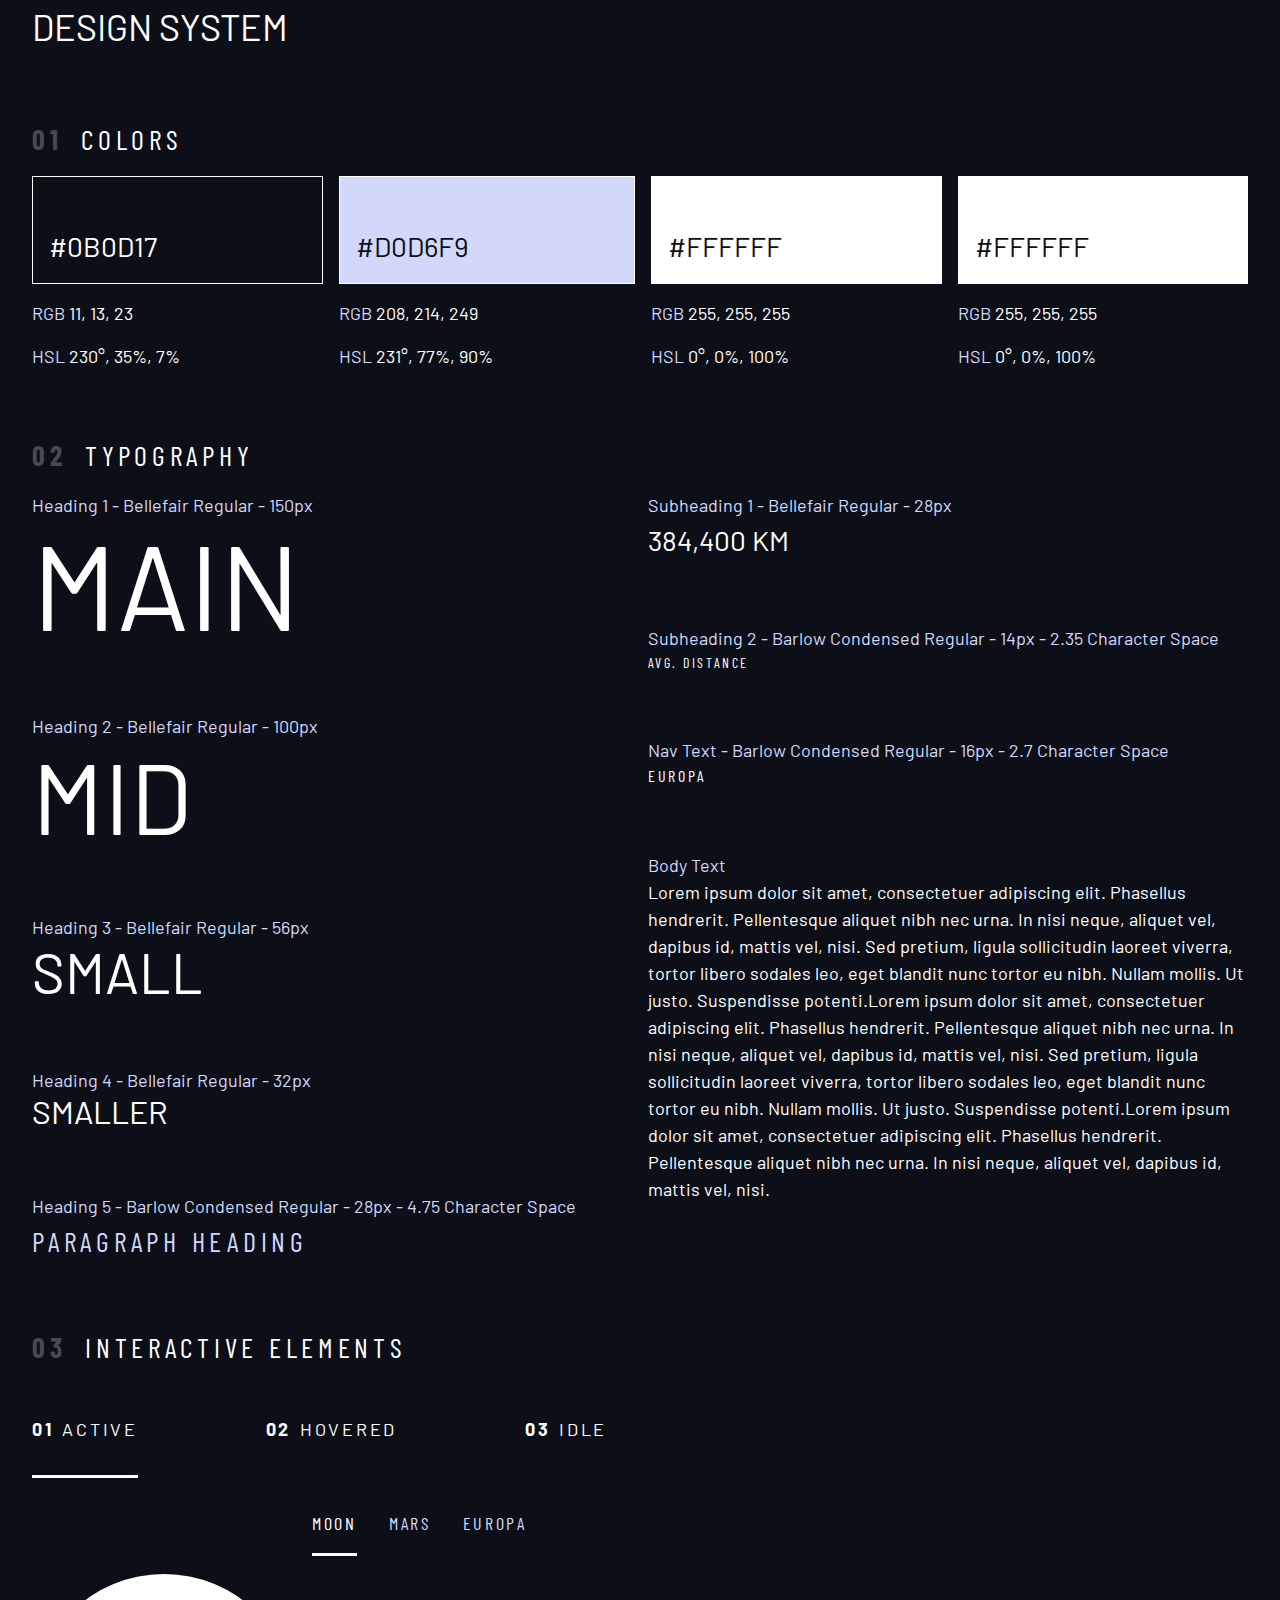
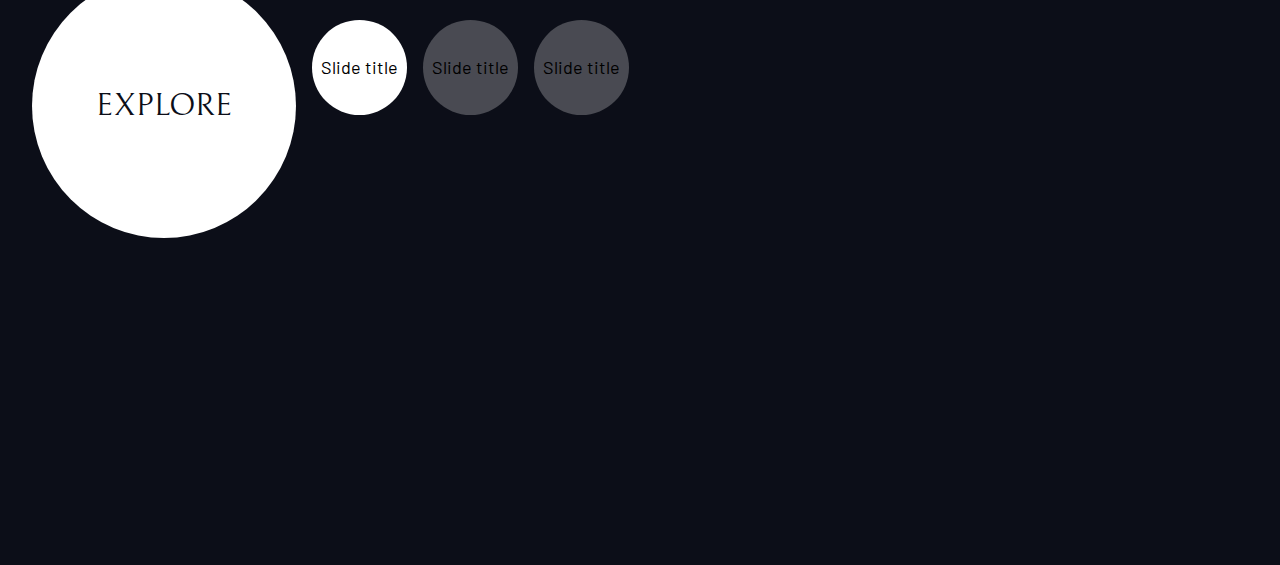
==== design.html @ 0935b403 "Added design system" ====
<html>
    <head>
        <title>Design system</title>
        
        <!-- Google fonts -->
        <link rel="preconnect" href="https://fonts.googleapis.com">
        <link rel="preconnect" href="https://fonts.gstatic.com" crossorigin>
        <link href="https://fonts.googleapis.com/css2?family=Barlow+Condensed:wght@400;700&family=Bellefair&family=Barlow:wght@400;700&display=swap"
            rel="stylesheet">
            
         <link rel="stylesheet" href="/assets/css/style.css">

        <style>
            
        </style>
    </head>
    <body>
        
        <div class="container flow">
            <h1 class="uppercase">Design system</h1>
            
            <section class="flow" id="colors" style="margin: 4rem 0">
                <h2 class="numbered-title"><span>01</span> colors</h2>
                <div class="flex">
                    <div class="flow" style="flex-grow: 1;">
                        <div class="bg-dark text-white --ff-sans-normal fs-500" style="padding: 3rem 1rem 1rem; border: 1px solid white">#0B0D17</div>
                        <p><span class="text-accent">RGB</span> 11, 13, 23</p>
                        <p><span class="text-accent">HSL</span> 230°, 35%, 7%</p>
                    </div>
                    <div class="flow" style="flex-grow: 1;">
                        <div class="bg-accent text-dark --ff-sans-normal fs-500" style="padding: 3rem 1rem 1rem; border: 1px solid white">#D0D6F9</div>
                        <p><span class="text-accent">RGB</span> 208, 214, 249</p>
                        <p><span class="text-accent">HSL</span> 231°, 77%, 90%</p>
                    </div>
                    <div class="flow" style="flex-grow: 1;">
                        <div class="bg-white text-dark --ff-sans-normal fs-500" style="padding: 3rem 1rem 1rem; border: 1px solid white;">#FFFFFF</div>
                        <p><span class="text-accent">RGB</span> 255, 255, 255</p>
                        <p><span class="text-accent">HSL</span> 0°, 0%, 100%</p>
                    </div>
                    <div class="flow" style="flex-grow: 1;">
                        <div class="bg-white text-dark --ff-sans-normal fs-500" style="padding: 3rem 1rem 1rem; border: 1px solid white;">#FFFFFF</div>
                        <p><span class="text-accent">RGB</span> 255, 255, 255</p>
                        <p><span class="text-accent">HSL</span> 0°, 0%, 100%</p>
                    </div>
                </div>
            </section>
            
            <section class="flow" id="typography"  style="margin: 4rem 0">
                <h2 class="numbered-title"><span>02 </span>Typography</h2>
                <div class="flex">
                    <div class="flow" style="flex-basis: 100%; --flow-space: 4rem;">
                        <div> 
                            <p class="text-accent">Heading 1 - Bellefair Regular - 150px</p>
                            <p class="fs-900 ff-sans-normal uppercase">Main</p> 
                        </div>
                        <div> 
                            <p class="text-accent">Heading 2 - Bellefair Regular - 100px</p>
                            <p class="fs-800 ff-sans-normal uppercase">Mid</p>
                        </div>
                        <div> 
                            <p class="text-accent">Heading 3 - Bellefair Regular - 56px</p>
                            <p class="fs-700 ff-sans-normal uppercase">Small</p>
                        </div>
                        <div> 
                            <p class="text-accent">Heading 4 - Bellefair Regular - 32px</p>
                            <p class="fs-600 ff-sans-normal uppercase">Smaller</p>
                        </div> 
                        <div> 
                            <p class="text-accent">Heading 5 - Barlow Condensed Regular - 28px - 4.75 Character Space</p>
                            <p class="text-accent fs-500 ff-sans-cond uppercase letter-spacing-1">Paragraph heading</p>
                        </div>
                    
                    </div>
                    
                    <div class="flow" style="flex-basis: 100%; --flow-space: 4rem;">
                        <div> 
                            <p class="text-accent">Subheading 1 - Bellefair Regular - 28px</p>
                            <p class="fs-500 ff-sans-normal uppercase">384,400 km</p>
                        </div>
                        <div> 
                            <p class="text-accent">Subheading 2 - Barlow Condensed Regular - 14px - 2.35 Character Space</p>
                            <p class="fs-200 uppercase ff-sans-cond letter-spacing-3">Avg. Distance</p>
                        </div>
                        <div> 
                            <p class="text-accent">Nav Text - Barlow Condensed Regular - 16px - 2.7 Character Space</p>
                            <p class="fs-300 uppercase ff-sans-cond letter-spacing-2">Europa</p>
                        </div>
                        <div> 
                            <p class="text-accent">Body Text</p>
                            <p>Lorem ipsum dolor sit amet, consectetuer adipiscing elit. Phasellus hendrerit. Pellentesque aliquet nibh nec urna. In nisi neque, aliquet vel, dapibus id, mattis vel, nisi. Sed pretium, ligula sollicitudin laoreet viverra, tortor libero sodales leo, eget blandit nunc tortor eu nibh. Nullam mollis. Ut justo. Suspendisse potenti.Lorem ipsum dolor sit amet, consectetuer adipiscing elit. Phasellus hendrerit. Pellentesque aliquet nibh nec urna. In nisi neque, aliquet vel, dapibus id, mattis vel, nisi. Sed pretium, ligula sollicitudin laoreet viverra, tortor libero sodales leo, eget blandit nunc tortor eu nibh. Nullam mollis. Ut justo. Suspendisse potenti.Lorem ipsum dolor sit amet, consectetuer adipiscing elit. Phasellus hendrerit. Pellentesque aliquet nibh nec urna. In nisi neque, aliquet vel, dapibus id, mattis vel, nisi. </p>
                        </div> 
                    </div>
                </div>
            </section>
            
            <section class="flow" id="interactive-elements">
                <h2 class="numbered-title"><span>03</span> Interactive elements</h2>
                
                <!-- navigation -->
                <div>
                    <nav>
                        <ul class="primary-navigation underline-indicators flex">
                            <li class="active"><a class="uppercase text-white letter-spacing-2" href="#"><span>01</span>Active</a>
                            <li><a class="uppercase text-white letter-spacing-2" href="#"><span>02</span>Hovered</a>
                            <li><a class="uppercase text-white letter-spacing-2" href="#"><span>03</span>Idle</a>
                        </ul>
                    </nav>
                </div>
                
                <div class="flex">
                    <div style="margin-top: 5rem">
                        <!-- explore button -->
                        <a href="#" class="large-button uppercase ff-serif fs-600 text-dark bg-white">Explore</a>
                    </div>
                    
                    <div class="flow" style="margin-bottom: 50vh; --flow-space: 4rem;">
                        <!-- Tabs -->
                        <div class="tab-list underline-indicators flex">
                            <button aria-selected="true" class="uppercase ff-sans-cond text-accent bg-dark letter-spacing-2">Moon</button>
                            <button aria-selected="false" class="uppercase ff-sans-cond text-accent bg-dark letter-spacing-2">Mars</button>
                            <button aria-selected="false" class="uppercase ff-sans-cond text-accent bg-dark letter-spacing-2">Europa</button>
                        </div>
                        
                        <!-- Dots -->
                        <div class="dot-indicators flex">
                            <button aria-selected="true"><span class="sr-only">Slide title</span></button>
                            <button aria-selected="false"><span class="sr-only">Slide title</span></button>
                            <button aria-selected="false"><span class="sr-only">Slide title</span></button>
                        </div>
                        
                        <!-- Numbers -->
                    </div>
                </div>
                
            </section>
            
            
        </div>
        
        <script src="index.pack.js"></script>
    </body>
</html>
---- assets/css/style.css ----
/* ---------------------- */
/* Custom properties      */
/* ---------------------- */

:root {
    /* colors */
    --clr-dark: 230 35% 7%;
    --clr-light: 231 77% 90%;
    --clr-white: 0 0% 100%;

    /* font-sizes */
    --fs-900: clamp(5rem, 8vw + 1rem, 9.375rem); /* shrinks fontsize based on screensize dynamically*/
    --fs-800: 6.25rem;
    --fs-700: 3.5rem;
    --fs-600: 2rem;
    --fs-500: 1.75rem;
    --fs-400: 1.125rem;
    --fs-300: 1rem;
    --fs-200: 0.875rem;

    /* font-families */
    --ff-serif: "Bellefair", serif;
    --ff-sans-cond: "Barlow Condensed", sans-serif;
    --ff-sans-normal: "Barlow", sans-serif;
}

@media (min-width: 35em) {
    :root {
        /* font-sizes */
        --fs-800: 5rem;
        --fs-700: 2.5rem;
        --fs-600: 1.5rem;
        --fs-400: 1rem;
    }
}

@media (min-width: 45em) {
    :root {
        /* font-sizes */
        --fs-800: 6.25rem;
        --fs-700: 3.5rem;
        --fs-600: 2rem;
        --fs-400: 1.125rem;
    }
}

/* ---------------------- */
/* Reset                  */
/* ---------------------- */

/* Box sizing */

*,
*::before,
*::after {
    box-sizing: border-box;
}

/* Reset margins */
body,
h1,
h2,
h3,
h4,
h5,
p,
figure,
picture {
    margin: 0;
}

h1,
h2,
h3,
h4,
h5,
h6,
p {
    font-weight: 400;
}

/* set up the body */
body {
    font-family: var(--ff-sans-normal);
    font-size: var(--fs-400);
    color: hsl(var(--clr-white));
    background-color: hsl(var(--clr-dark));
    line-height: 1.5;
    min-height: 100vh;

    display: grid;
    grid-template-rows: min-content 1fr;
}

/* make images easier to work with */
img,
picture {
    max-width: 100%;
    display: block;
}

/* make forms easier to work with */
input,
button,
textarea,
select {
    font: inherit;
}

/* remove animations for people who've turned them off */
@media (prefers-reduced-motion: reduce) {
    *,
    *::before,
    *::after {
        animation-duration: 0.01ms !important;
        animation-iteration-count: 1 !important;
        transition-duration: 0.01ms !important;
        scroll-behavior: auto !important;
    }
}

/* ---------------------- */
/* Utility classes        */
/* ---------------------- */

.flex {
    display: flex;
    gap: var(--gap, 1rem);
}

.grid {
    display: grid;
    gap: var(--gap, 1rem);
}

.d-block {
    display: block;
}

/* limited specificity for selectors */
/* same as .flow > *:not(:first-child) */
.flow > *:where(:not(:first-child)) { 
    margin-top: var(--flow-space, 1rem);
}

.container {
    padding-inline: 2rem;
    margin-inline: auto;
    max-width: 80rem;
}

.grid-container {
    text-align: center;
    display: grid;
    place-items: center;
    padding-inline: 1rem;
}

.grid-container * {
    max-width: 50ch;
}

@media (min-width: 45em) {
    .grid-container {
        text-align: left;
        column-gap: var(--container-gap, 2rem);
        grid-template-columns: minmax(2rem, 1fr) repeat(2, minmax(0, 30rem)) minmax(2rem, 1fr);
    }

    .grid-container > *:first-child {
        grid-column: 2;
    }

    .grid-container > *:last-child {
        grid-column: 3;
    }

    .grid-container--home {
        padding-bottom: max(6rem, 20vh);
        align-items: end;
    }
}

/* colors */

.bg-dark { background-color: hsl( var(--clr-dark) );}
.bg-accent { background-color: hsl( var(--clr-light) );}
.bg-white { background-color: hsl( var(--clr-white) );}

.text-dark { color: hsl( var(--clr-dark) );}
.text-accent { color: hsl( var(--clr-light) );}
.text-white { color: hsl( var(--clr-white) );}

/* typography */

.ff-serif { font-family: var(--ff-serif); } 
.ff-sans-cond { font-family: var(--ff-sans-cond); } 
.ff-sans-normal { font-family: var(--ff-sans-normal); } 

.letter-spacing-1 { letter-spacing: 4.75px; } 
.letter-spacing-2 { letter-spacing: 2.7px; } 
.letter-spacing-3 { letter-spacing: 2.35px; } 

.uppercase { text-transform: uppercase; }

.fs-900 { font-size: var(--fs-900); }
.fs-800 { font-size: var(--fs-800); }
.fs-700 { font-size: var(--fs-700); }
.fs-600 { font-size: var(--fs-600); }
.fs-500 { font-size: var(--fs-500); }
.fs-400 { font-size: var(--fs-400); }
.fs-300 { font-size: var(--fs-300); }
.fs-200 { font-size: var(--fs-200); }


.fs-900,
.fs-800,
.fs-700,
.fs-600 {
    line-height: 1.1;
}

.numbered-title {
    font-family: var(--ff-sans-cond);
    font-size: var(--fs-500);
    text-transform: uppercase;
    letter-spacing: 4.72px;
}

.numbered-title span {
    margin-right: .5rem;
    font-weight: 700;
    color: hsl(var(--clr-white) / .25);
}

/* ---------------------------------------- */
/* Custom interactive elements              */
/* ---------------------------------------- */

.large-button {
    font-size: 2rem;
    position: relative;
    display: inline-grid;
    z-index: 1;  /* usually a good idea when u have an absolute element inside another */
    place-items: center;
    padding: 0 2em;
    aspect-ratio: 1; /* 1 over 1 --> could also bee 2 / 1 etc. */
    text-decoration: none;
    border-radius: 50%;
}

.large-button::after {
    content: '';
    position: absolute;
    z-index: -1;
    width: 100%;
    height: 100%;
    background: hsl(var(--clr-white) / .15);
    border-radius: 50%;
    opacity: 0;
    transition: opacity 500ms linear, transform 700ms ease-in-out;
}

.large-button:hover::after,
.large-button:focus::after {
    opacity: 1;
    transform: scale(1.5);
}

.primary-navigation {
    --gap: 8rem;
    --underline-gap: 2rem;
    list-style: none;
    padding: 0;
    margin: 0 auto 0 0;
}

.primary-navigation a {
    text-decoration: none;
}

.primary-navigation a > span {
    font-weight: 700;
    margin-right: .5em;
}

.underline-indicators > * {
    cursor: pointer;
    padding: var(--underline-gap, 1rem) 0;
    border: 0;
    border-bottom: .2rem solid hsl( var(--clr-white) / 0 );
}

.underline-indicators > li:hover,
.underline-indicators > li:focus,
.underline-indicators > button:hover,
.underline-indicators > button:focus {
    border-color: hsl( var(--clr-white) / .5);
}

.underline-indicators > .active,
.underline-indicators > [aria-selected="true"] {
    color: hsl( var(--clr-white) / 1);
    border-color: hsl( var(--clr-white) / 1);
}

.tab-list {
    --gap: 2rem;
}

.dot-indicators > * {
    cursor: pointer;
    border: 0;
    border-radius: 50%;
    aspect-ratio: 1;
    padding: .5em;
    background-color: hsl(var(--clr-white) / .25);
}

.dot-indicators > button:hover,
.dot-indicators > button:focus {
    background-color: hsl(var(--clr-white) / .5);
}

.dot-indicators > [aria-selected="true"] {
    background-color: hsl( var(--clr-white) / 1);
}

/* ------------------------------ */
/* Page specific backgrounds      */
/* ------------------------------ */
body {
    background-size: cover;
    background-position: bottom center;
}

.home {
    background-image: url(./assets/home/background-home-mobile.jpg);
}

@media (min-width: 35rem) {
    .home {
        background-position: center center;
        background-image: url(./assets/home/background-home-tablet.jpg);
    }
}

@media (min-width: 45rem) {
    .home {
        background-image: url(./assets/home/background-home-desktop.jpg);
    }
}
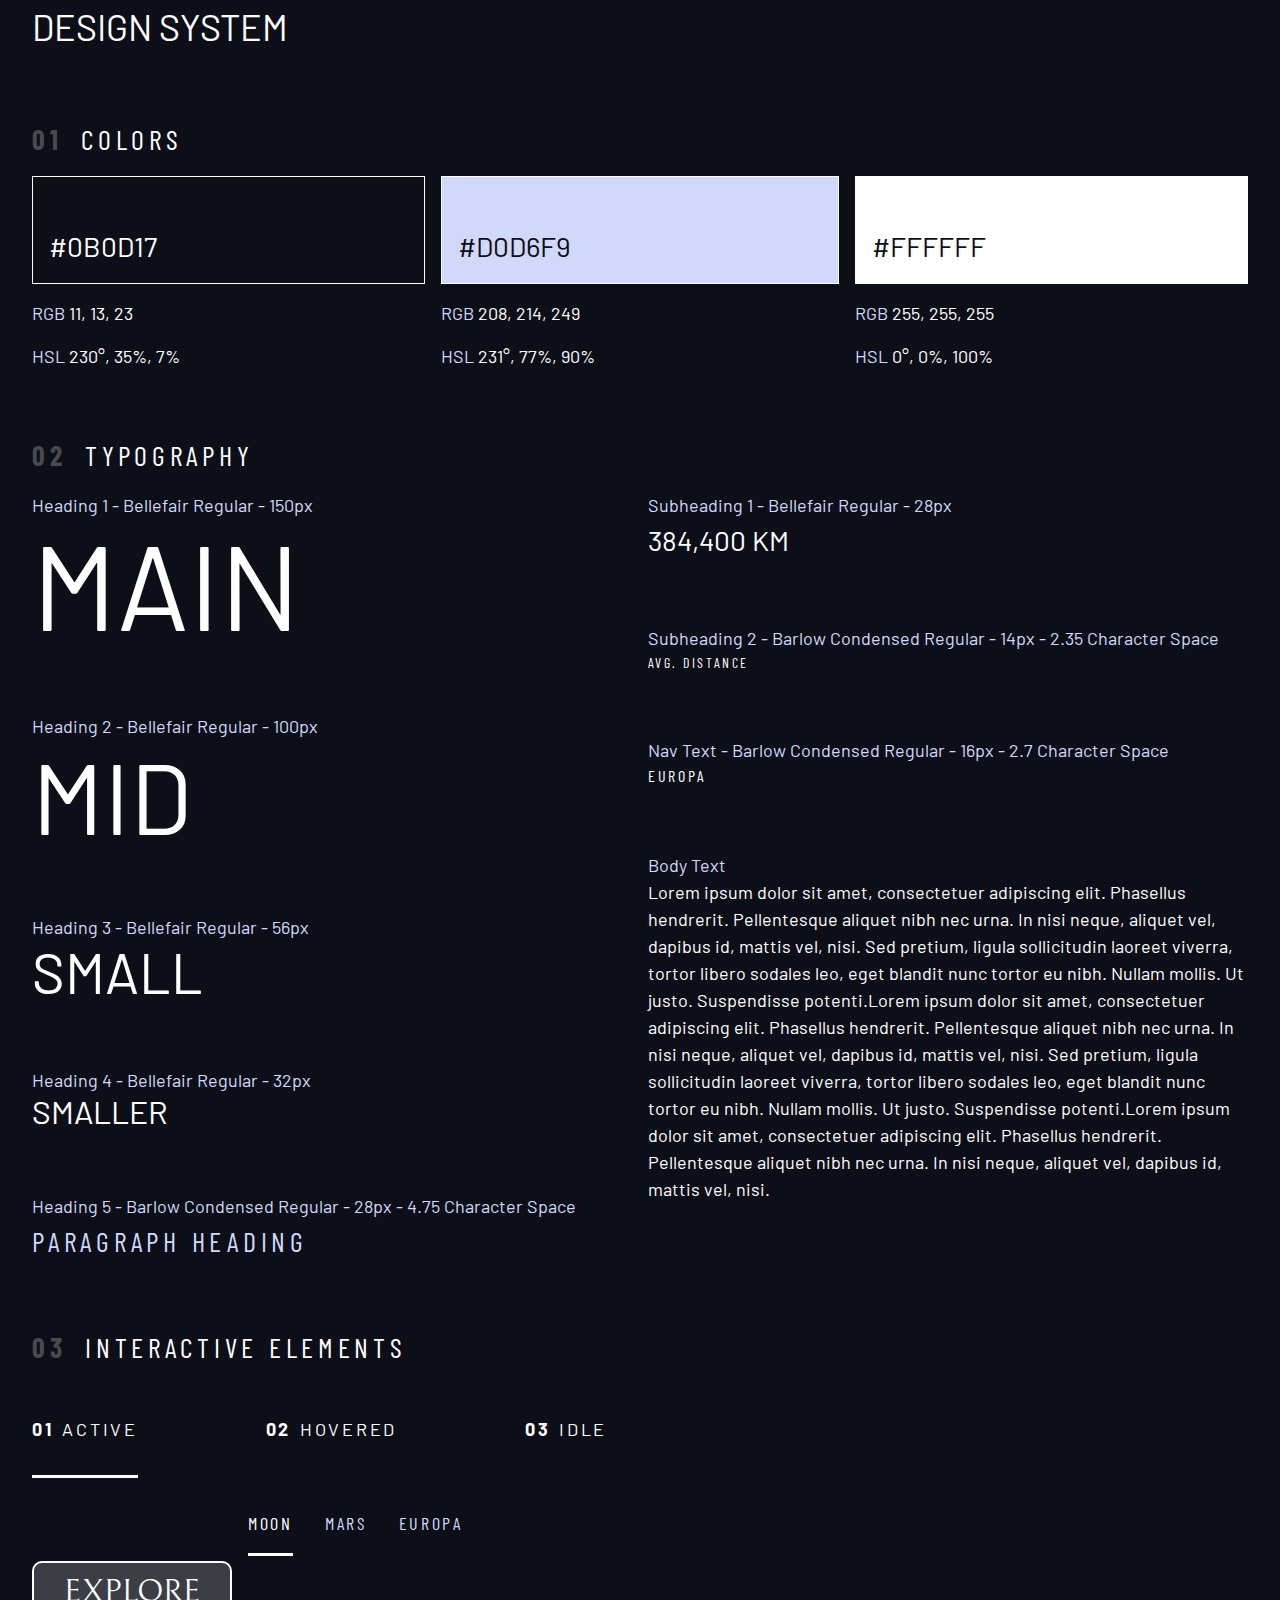
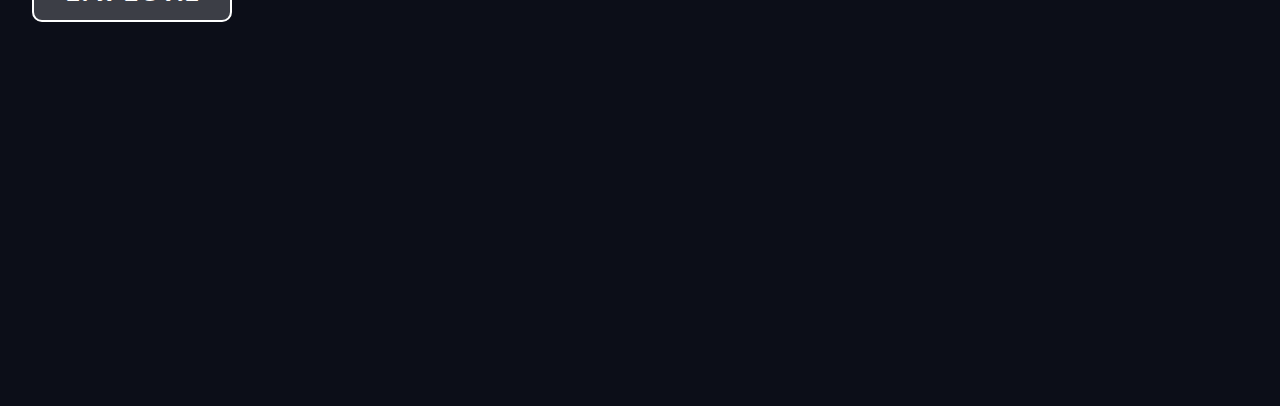
==== commit 0a818c28: "Added landing page" ====
--- a/design.html
+++ b/design.html
@@ -31,11 +31,6 @@
                         <div class="bg-accent text-dark --ff-sans-normal fs-500" style="padding: 3rem 1rem 1rem; border: 1px solid white">#D0D6F9</div>
                         <p><span class="text-accent">RGB</span> 208, 214, 249</p>
                         <p><span class="text-accent">HSL</span> 231°, 77%, 90%</p>
-                    </div>
-                    <div class="flow" style="flex-grow: 1;">
-                        <div class="bg-white text-dark --ff-sans-normal fs-500" style="padding: 3rem 1rem 1rem; border: 1px solid white;">#FFFFFF</div>
-                        <p><span class="text-accent">RGB</span> 255, 255, 255</p>
-                        <p><span class="text-accent">HSL</span> 0°, 0%, 100%</p>
                     </div>
                     <div class="flow" style="flex-grow: 1;">
                         <div class="bg-white text-dark --ff-sans-normal fs-500" style="padding: 3rem 1rem 1rem; border: 1px solid white;">#FFFFFF</div>
@@ -110,7 +105,7 @@
                 <div class="flex">
                     <div style="margin-top: 5rem">
                         <!-- explore button -->
-                        <a href="#" class="large-button uppercase ff-serif fs-600 text-dark bg-white">Explore</a>
+                        <a href="#" class="btn uppercase ff-serif fs-600 text-dark bg-white">Explore</a>
                     </div>
                     
                     <div class="flow" style="margin-bottom: 50vh; --flow-space: 4rem;">
@@ -120,15 +115,6 @@
                             <button aria-selected="false" class="uppercase ff-sans-cond text-accent bg-dark letter-spacing-2">Mars</button>
                             <button aria-selected="false" class="uppercase ff-sans-cond text-accent bg-dark letter-spacing-2">Europa</button>
                         </div>
-                        
-                        <!-- Dots -->
-                        <div class="dot-indicators flex">
-                            <button aria-selected="true"><span class="sr-only">Slide title</span></button>
-                            <button aria-selected="false"><span class="sr-only">Slide title</span></button>
-                            <button aria-selected="false"><span class="sr-only">Slide title</span></button>
-                        </div>
-                        
-                        <!-- Numbers -->
                     </div>
                 </div>
                 
--- a/assets/css/style.css
+++ b/assets/css/style.css
@@ -7,6 +7,7 @@
     --clr-dark: 230 35% 7%;
     --clr-light: 231 77% 90%;
     --clr-white: 0 0% 100%;
+    --clr-black: 0 0% 0%;
 
     /* font-sizes */
     --fs-900: clamp(5rem, 8vw + 1rem, 9.375rem); /* shrinks fontsize based on screensize dynamically*/
@@ -87,7 +88,6 @@
     background-color: hsl(var(--clr-dark));
     line-height: 1.5;
     min-height: 100vh;
-
     display: grid;
     grid-template-rows: min-content 1fr;
 }
@@ -178,6 +178,7 @@
     .grid-container--home {
         padding-bottom: max(6rem, 20vh);
         align-items: end;
+        grid-template-columns: minmax(2rem, 1fr) repeat(2, minmax(0, 40rem)) minmax(2rem, 1fr)
     }
 }
 
@@ -237,34 +238,19 @@
 /* Custom interactive elements              */
 /* ---------------------------------------- */
 
-.large-button {
-    font-size: 2rem;
-    position: relative;
-    display: inline-grid;
-    z-index: 1;  /* usually a good idea when u have an absolute element inside another */
-    place-items: center;
-    padding: 0 2em;
-    aspect-ratio: 1; /* 1 over 1 --> could also bee 2 / 1 etc. */
+.btn {
+    border: 2px solid hsl(var(--clr-white));
+    background-color: hsl(var(--clr-white) / .20);
+    color: hsl(var(--clr-white));
+    padding: 10px 30px;
+    cursor: pointer;
+    border-radius: 10px;
     text-decoration: none;
-    border-radius: 50%;
-}
-
-.large-button::after {
-    content: '';
-    position: absolute;
-    z-index: -1;
-    width: 100%;
-    height: 100%;
-    background: hsl(var(--clr-white) / .15);
-    border-radius: 50%;
-    opacity: 0;
-    transition: opacity 500ms linear, transform 700ms ease-in-out;
-}
-
-.large-button:hover::after,
-.large-button:focus::after {
-    opacity: 1;
-    transform: scale(1.5);
+}
+
+.btn:hover{
+    background-color: hsl(var(--clr-white));
+    color: hsl(var(--clr-black));
 }
 
 .primary-navigation {
@@ -308,45 +294,34 @@
     --gap: 2rem;
 }
 
-.dot-indicators > * {
-    cursor: pointer;
-    border: 0;
-    border-radius: 50%;
-    aspect-ratio: 1;
-    padding: .5em;
-    background-color: hsl(var(--clr-white) / .25);
-}
-
-.dot-indicators > button:hover,
-.dot-indicators > button:focus {
-    background-color: hsl(var(--clr-white) / .5);
-}
-
-.dot-indicators > [aria-selected="true"] {
-    background-color: hsl( var(--clr-white) / 1);
-}
-
 /* ------------------------------ */
-/* Page specific backgrounds      */
+/* Page specific css              */
 /* ------------------------------ */
-body {
+
+.full-screen-stage {
+    background-image: url(/assets/img/background-image.jpg);
     background-size: cover;
     background-position: bottom center;
 }
 
-.home {
-    background-image: url(./assets/home/background-home-mobile.jpg);
-}
-
 @media (min-width: 35rem) {
-    .home {
+    .full-screen-stage {
         background-position: center center;
-        background-image: url(./assets/home/background-home-tablet.jpg);
+        background-image: url(/assets/img/background-image.jpg);
     }
 }
 
 @media (min-width: 45rem) {
-    .home {
-        background-image: url(./assets/home/background-home-desktop.jpg);
-    }
+    .full-screen-stage {
+        background-image: url(/assets/img/background-image.jpg);
+    }
+}
+
+.stage-section {
+    height: 100%;
+    background: rgb(0, 0, 0, 0.7);
+}
+
+.stage-text {
+    padding-bottom: 20px;
 }